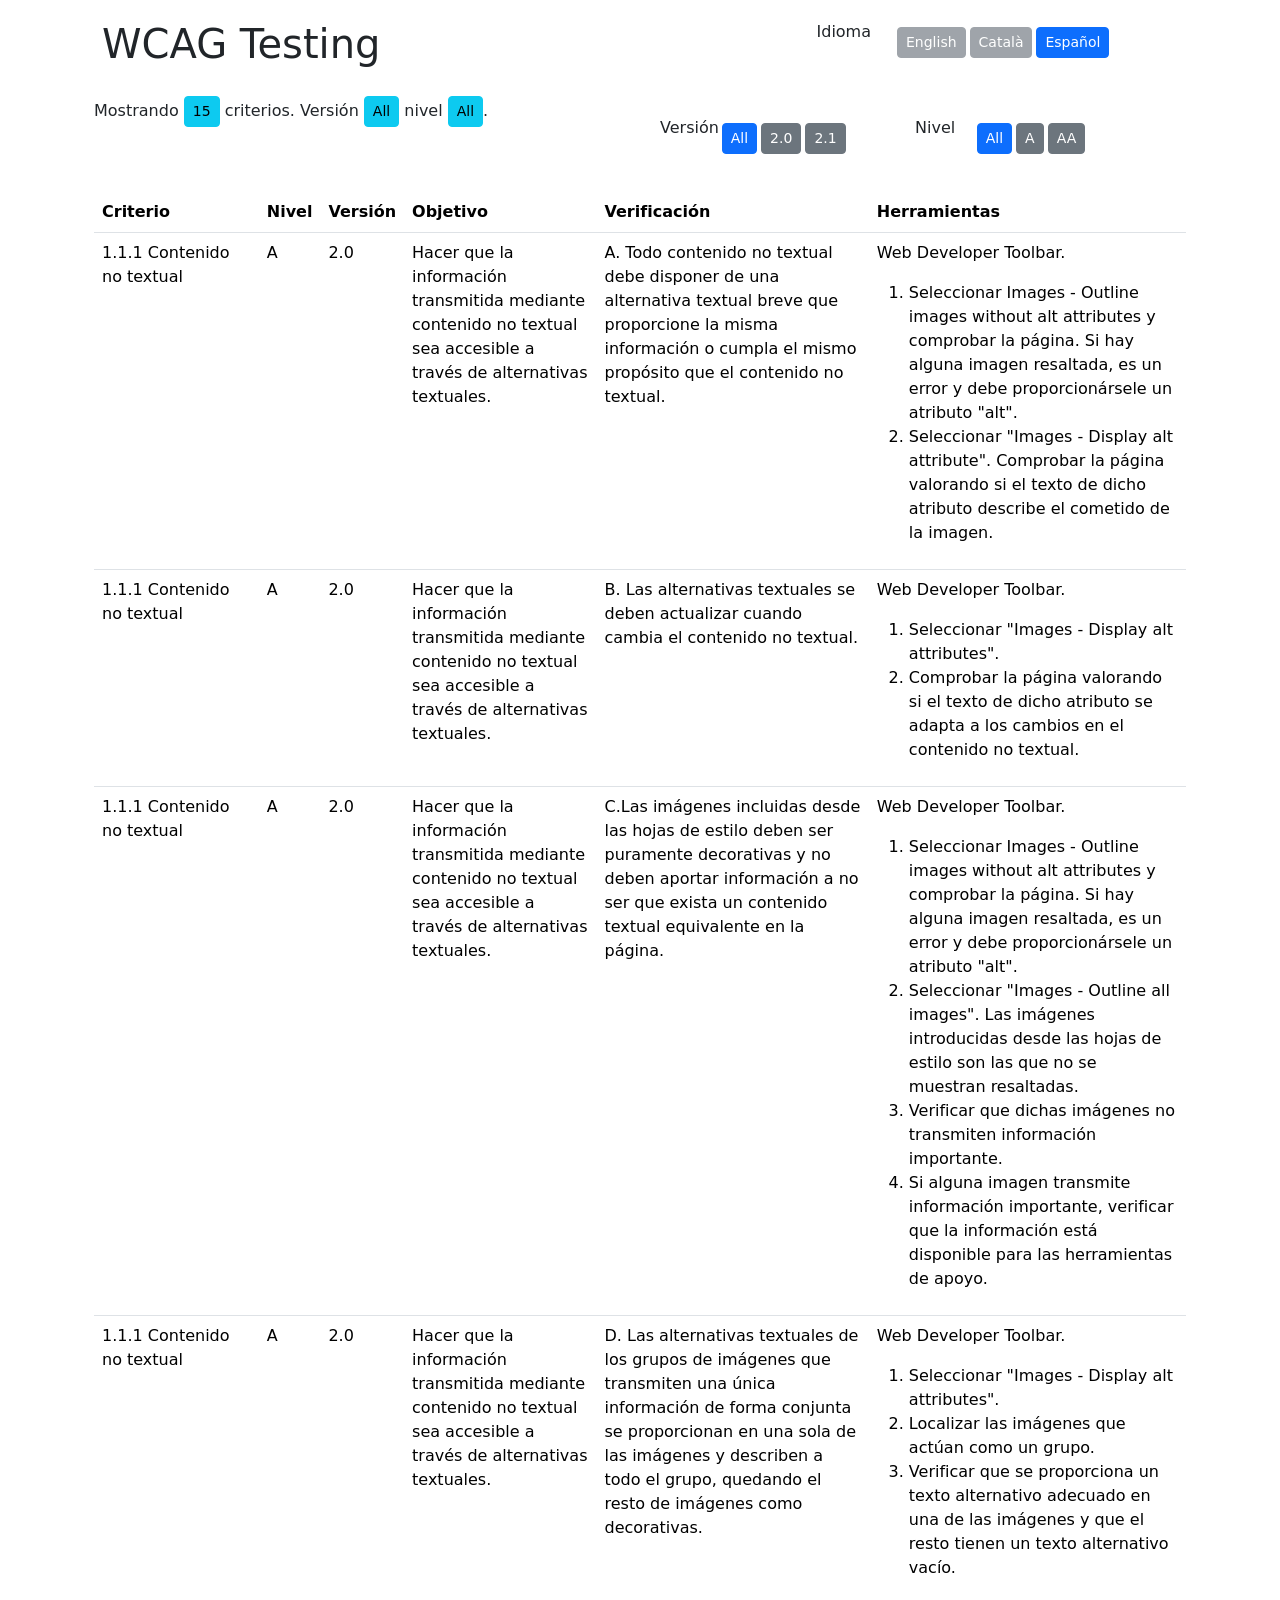
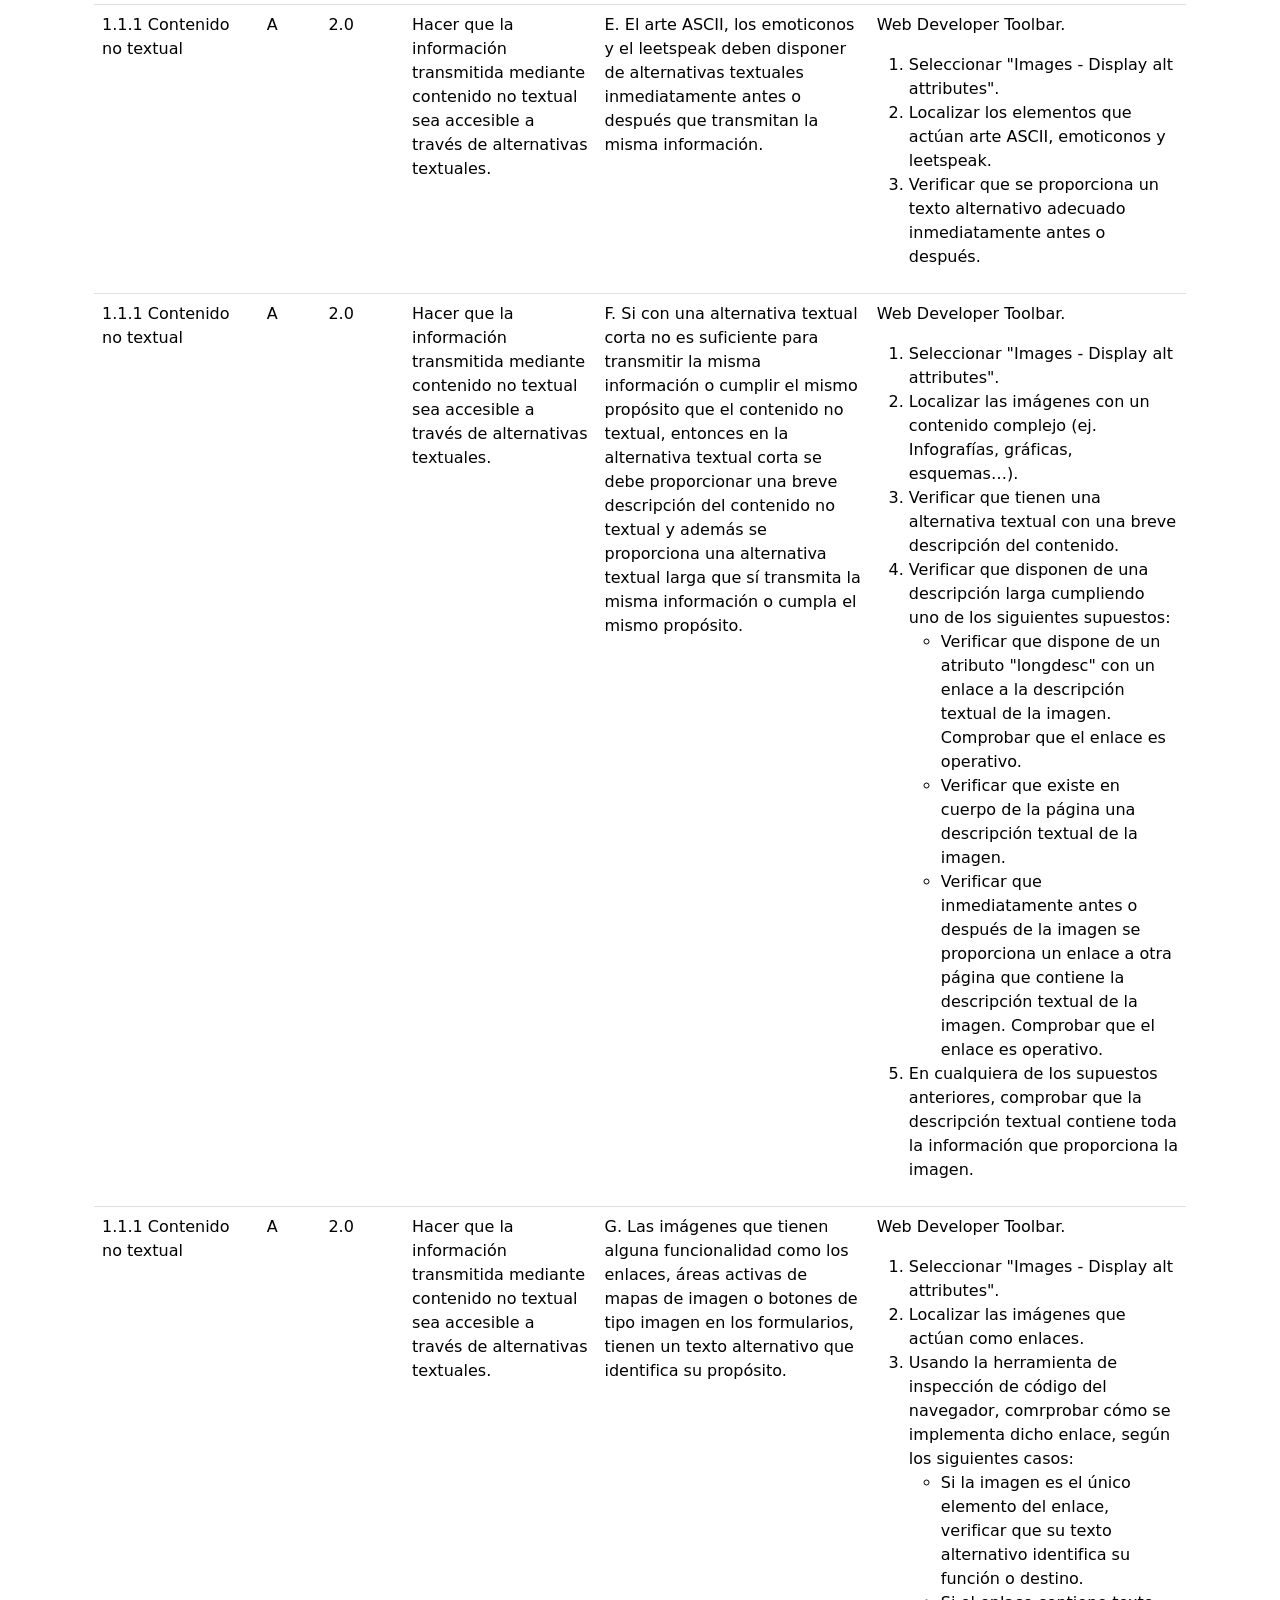
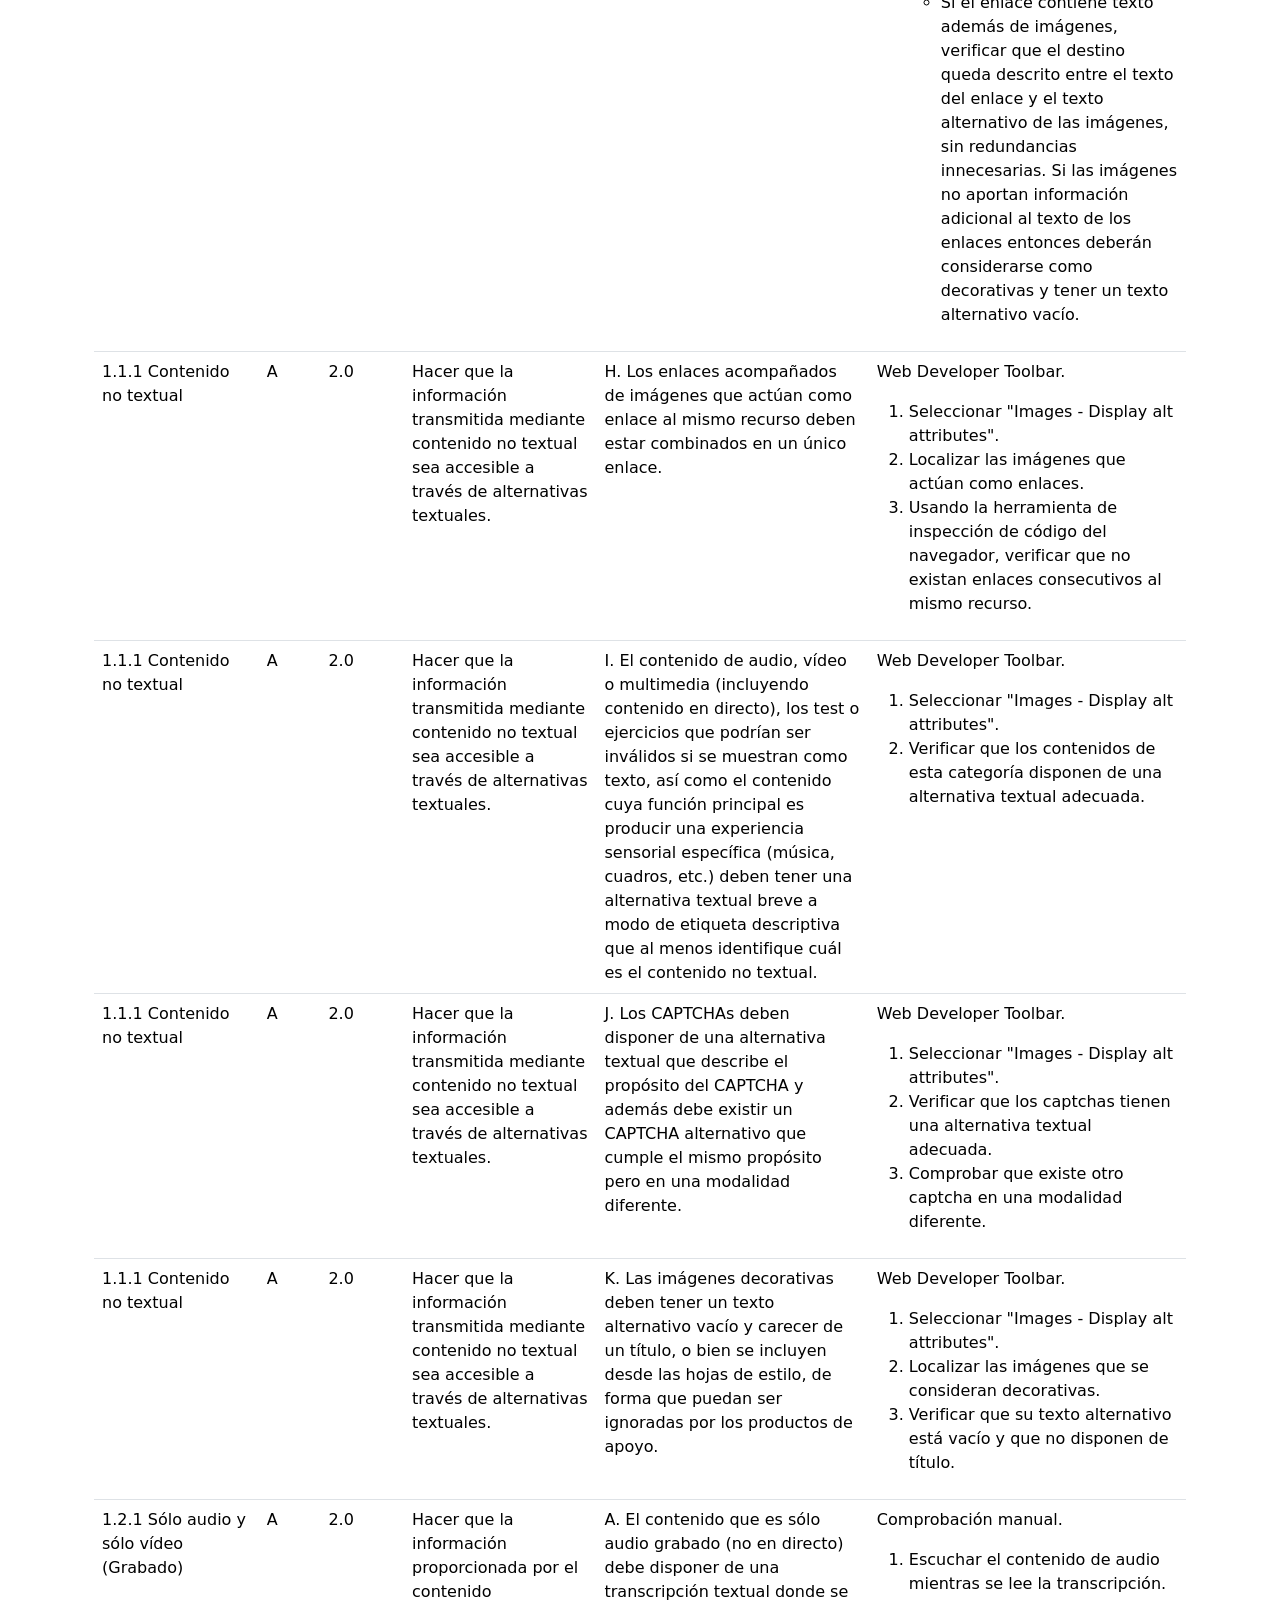
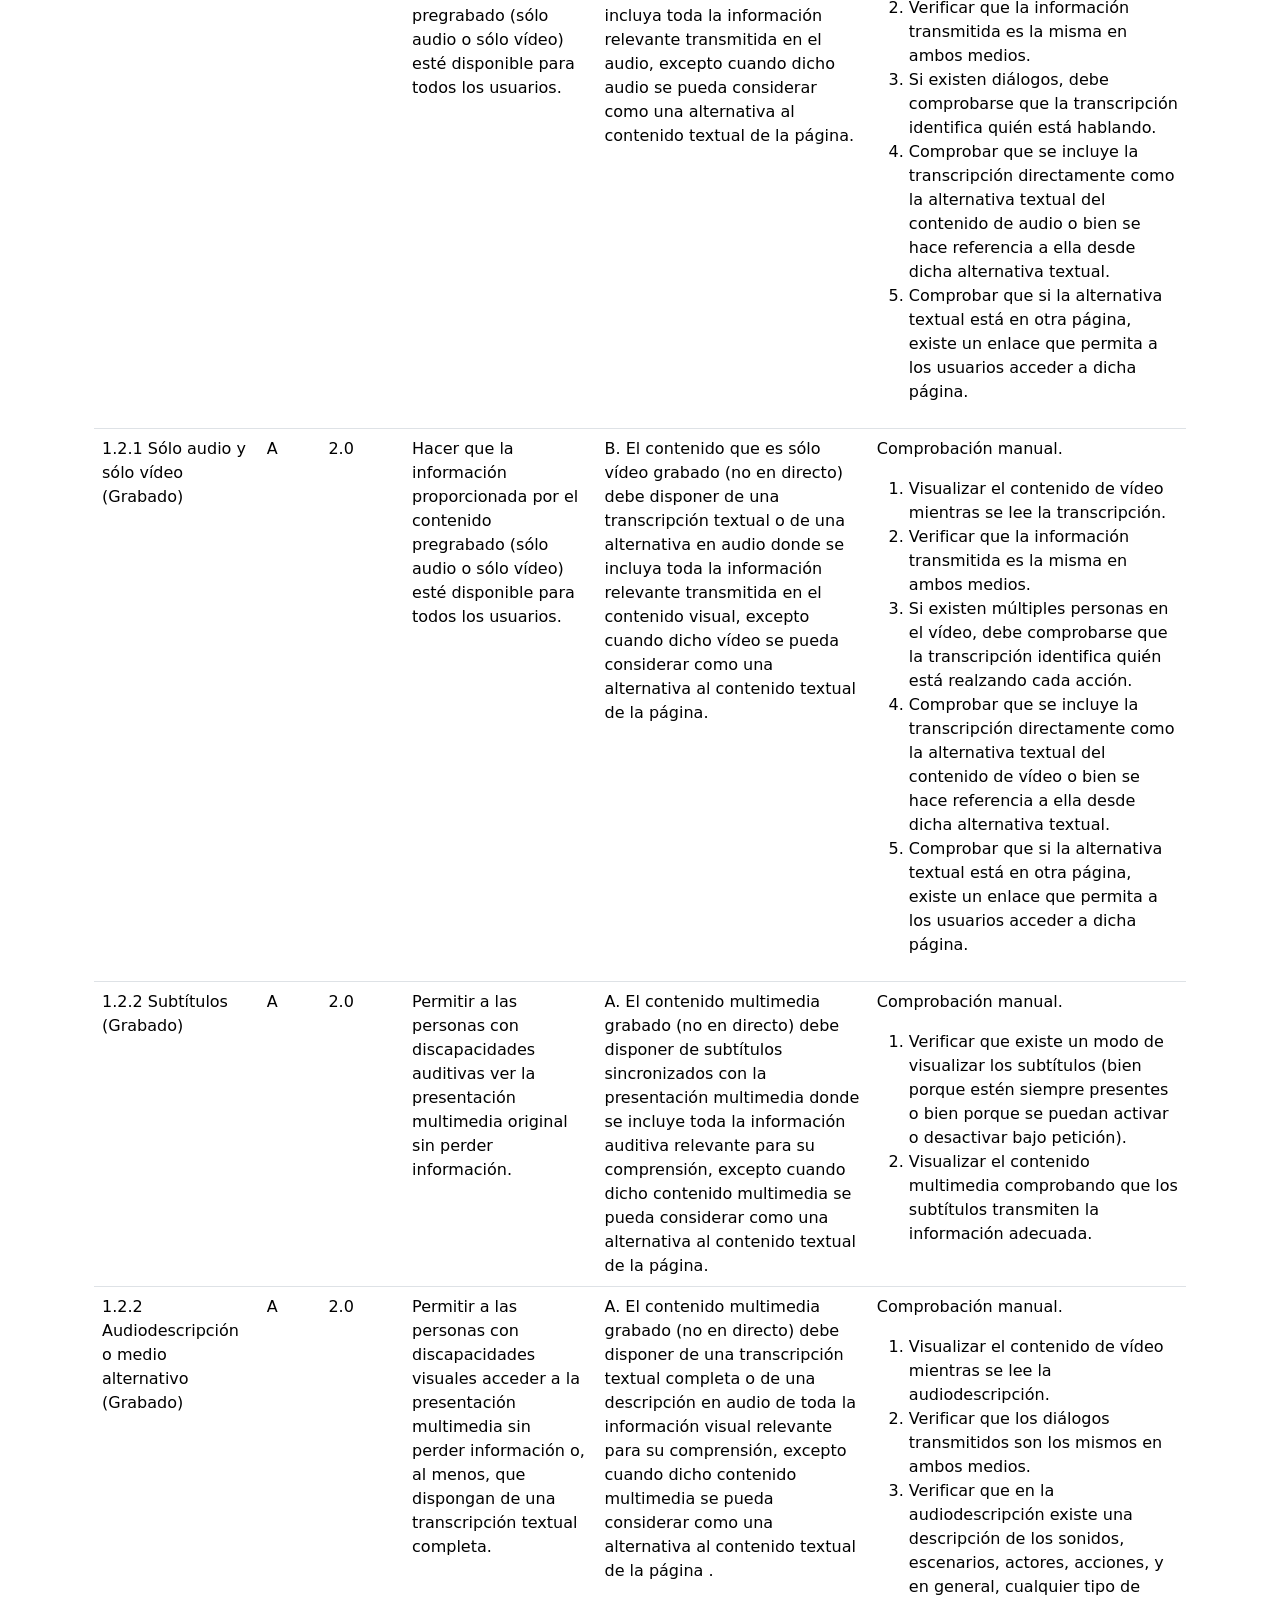
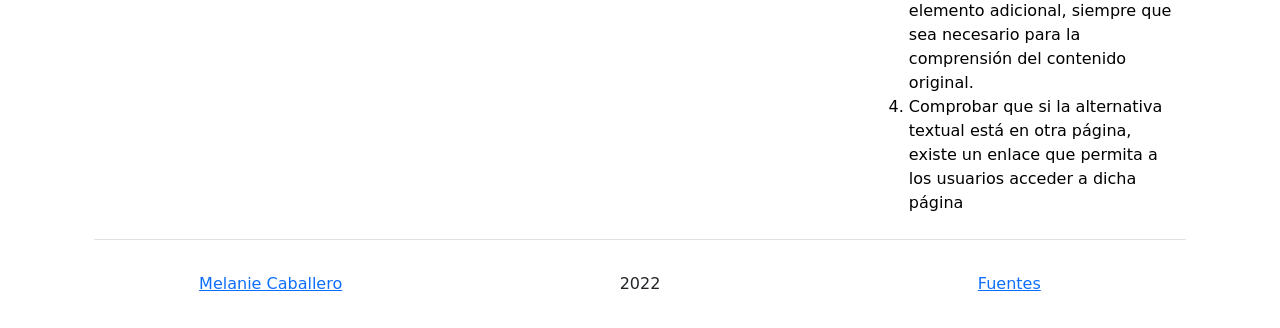
==== index.html @ 056408cf "Initial commit" ====
<!DOCTYPE html>
<html lang="es">
<head>
	<meta charset="UTF-8">
	<meta name="viewport" content="width=device-width, initial-scale=1.0">
	<link rel="shortcut icon" href="images/favicon.ico">
	<meta name="description" content="">
	<meta name="author" content="Melanie Caballero">
	<link href="https://cdn.jsdelivr.net/npm/bootstrap@5.0.2/dist/css/bootstrap.min.css" rel="stylesheet" integrity="sha384-EVSTQN3/azprG1Anm3QDgpJLIm9Nao0Yz1ztcQTwFspd3yD65VohhpuuCOmLASjC" crossorigin="anonymous">
	<link rel="stylesheet" type="text/css" href="styles/styles.css">
	<title>Document</title>
</head>
<body class="container">
	<header>
	</header>
	<main>
		<div class="container">
		
			<div class="row">
				<div class="col-6 row btns" style="padding:20px">
					<h1>WCAG Testing</h1>
				</div>
				<fieldset id="btnLang" class="col-6 row justify-content-end btns" style="padding:20px">
					<legend class="col" style="text-align: right;">Language</legend>
					<ul class="col">
						<li><button id="en" type="button" aria-pressed="false" onclick="btnLang(this)" class="btn btn-secondary btn-sm language" disabled>English</button></li>
						<li><button id="ca" type="button" aria-pressed="false" onclick="btnLang(this)" class="btn btn-secondary btn-sm language" disabled>Català</button></li>
						<li><button id="es" type="button" aria-pressed="false" onclick="btnLang(this)" class="btn btn-secondary btn-sm language">Español</button></li>
					</ul>
				</fieldset>
			</div>
	
			<div class="row">
				<div class="col-6">
					<p id="resume" role="status"></p>
				</div>
			
				<fieldset id="btnVersion" class="col-3 row btns" style="padding:20px">
					<legend class="col-3">Version</legend>
					<ul class="col justify-content-start">
						<li><button type="button" aria-pressed="false" onclick="btnVersion(this)" class="btn btn-secondary btn-sm version">All</button></li>
						<li><button type="button" aria-pressed="false" onclick="btnVersion(this)" class="btn btn-secondary btn-sm version">2.0</button></li>
						<li><button type="button" aria-pressed="false" onclick="btnVersion(this)" class="btn btn-secondary btn-sm version">2.1</button></li>
						<!--<li><button type="button" aria-pressed="false" onclick="btnVersion(this)" class="btn btn-secondary btn-sm version">2.2</button></li>-->
					</ul>
				</fieldset>
	
				<fieldset id="btnLevel" class="col-3 row justify-content-end btns" style="padding:20px">
					<legend class="col-3">Level</legend>
					<ul class="col">
						<li><button type="button" aria-pressed="false" onclick="btnLevel(this)" class="btn btn-secondary btn-sm level">All</button></li>
						<li><button type="button" aria-pressed="false" onclick="btnLevel(this)" class="btn btn-secondary btn-sm level">A</button></li>
						<li><button type="button" aria-pressed="false" onclick="btnLevel(this)" class="btn btn-secondary btn-sm level">AA</button></li>
						<!--<li><button type="button" aria-pressed="false" onclick="btnLevel(this)" class="btn btn-secondary btn-sm level">AAA</button></li>-->
					</ul>
				</fieldset>
			</div>

	
			<div style="overflow-x: auto;">
				<table id="wcagTable" class="table" style="width:100%">
					<thead id="thead"></thead>
					<tbody id="tbody"></tbody>
				</table>
			</div>
			
		</div>
		
	</main>
	<footer class="row text-center p-3">
		<p class="col-4"><a title="Github Melanie Caballero" target="_blank" href="https://github.com/mel-caballero">Melanie Caballero</a></p>
		<p class="col-4">2022</p>
		<p class="col-4"><a title="Fuentes de información" target="_blank" href="fuentes.html">Fuentes</a></p>

	</footer>
	<script src="./data/content_es.js"></script>
	<script src="./data/content_ca.js"></script>
	<script src="./data/content_en.js"></script>
	<script src="./scripts/script.js"></script>
</body>
</html>
---- styles/styles.css ----
button{	
  margin-top: 5px;
}

legend{	
  margin-top: 5px;
  font-size:inherit;
}

.btns ul {
  list-style-type: none;
}

.btns li {
  float: left;
  padding: 2px;
}
#columns li {
  padding-right: 30px;
}
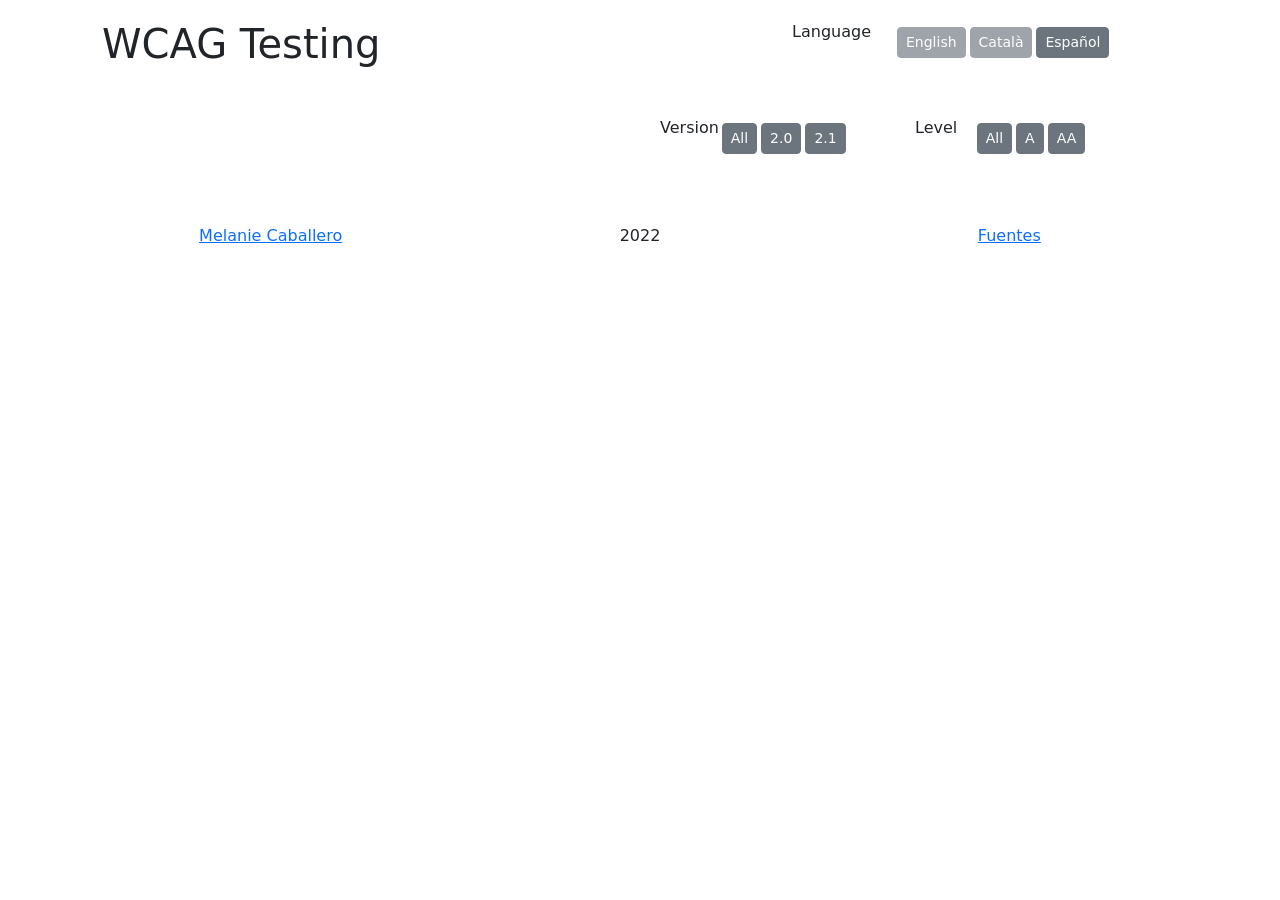
==== commit 0f09881c: "update" ====
--- a/index.html
+++ b/index.html
@@ -8,7 +8,7 @@
 	<meta name="author" content="Melanie Caballero">
 	<link href="https://cdn.jsdelivr.net/npm/bootstrap@5.0.2/dist/css/bootstrap.min.css" rel="stylesheet" integrity="sha384-EVSTQN3/azprG1Anm3QDgpJLIm9Nao0Yz1ztcQTwFspd3yD65VohhpuuCOmLASjC" crossorigin="anonymous">
 	<link rel="stylesheet" type="text/css" href="styles/styles.css">
-	<title>Document</title>
+	<title>WCAG Testing</title>
 </head>
 <body class="container">
 	<header>
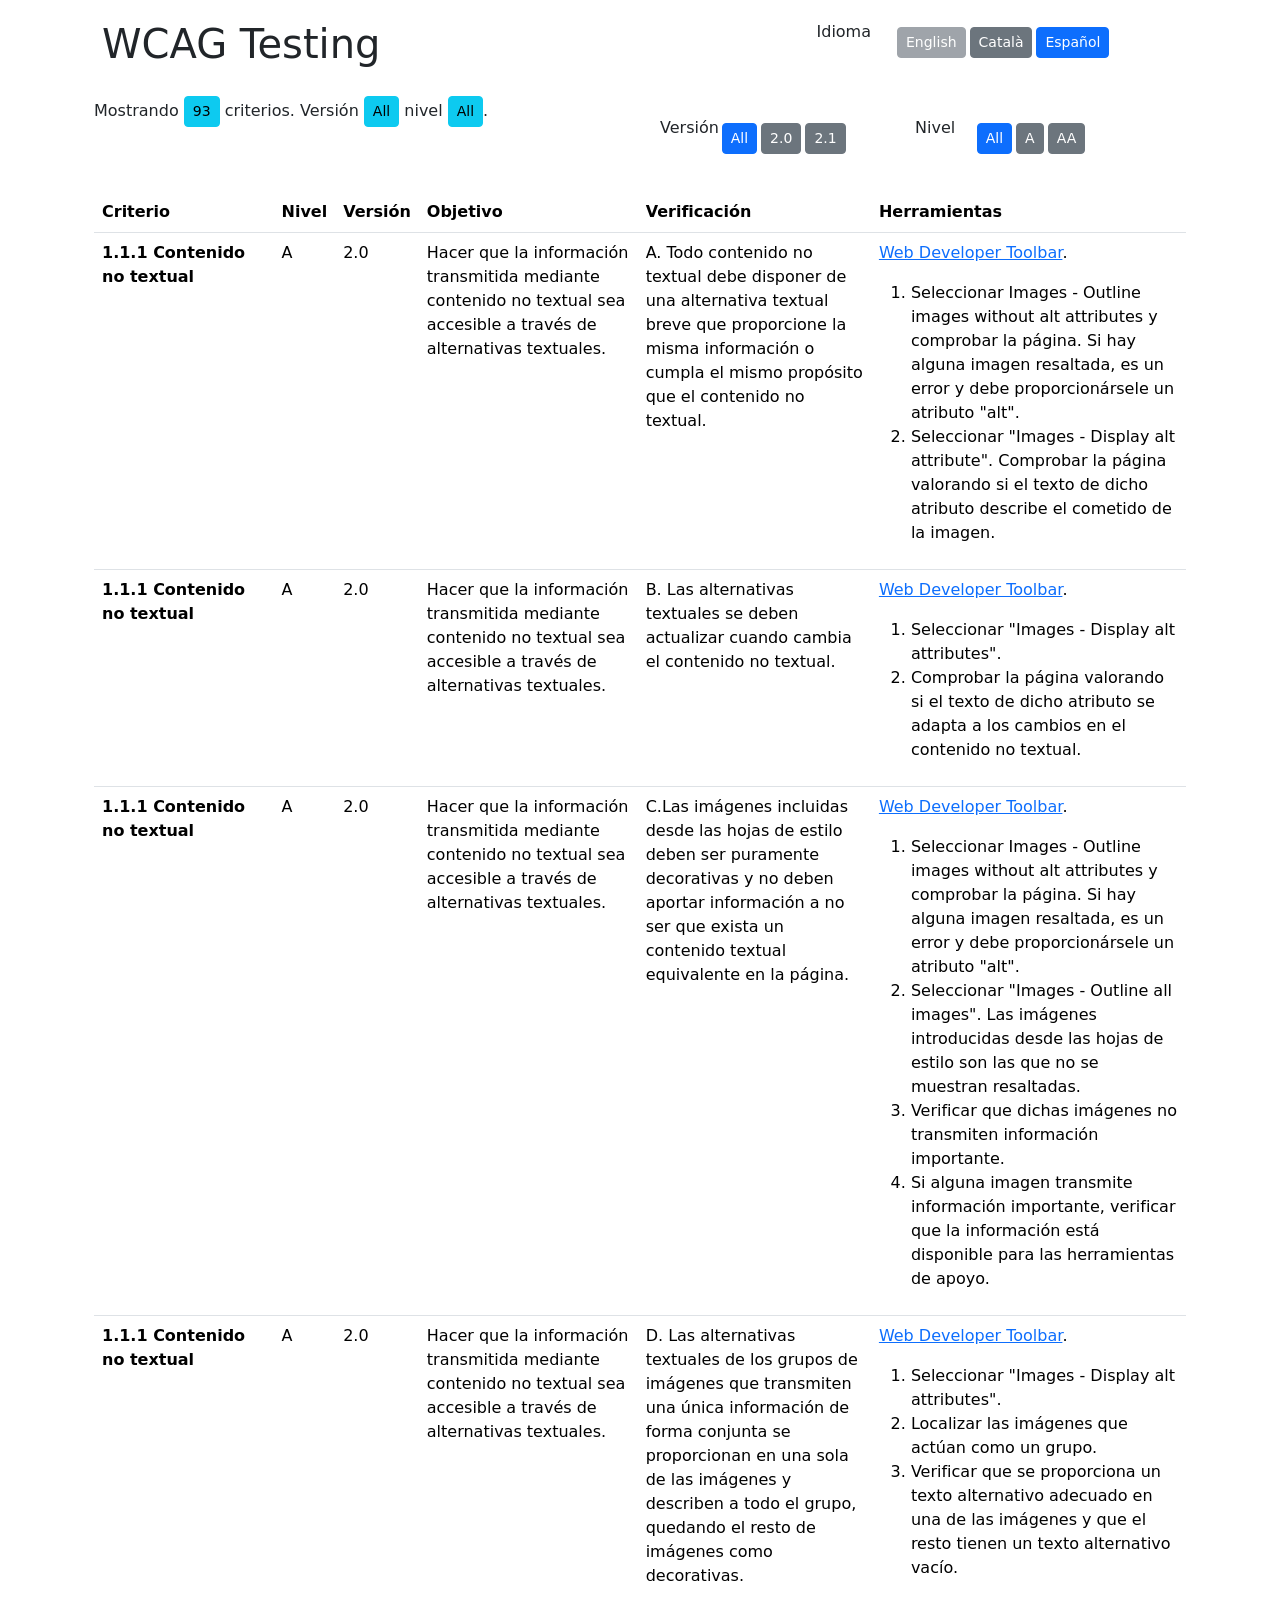
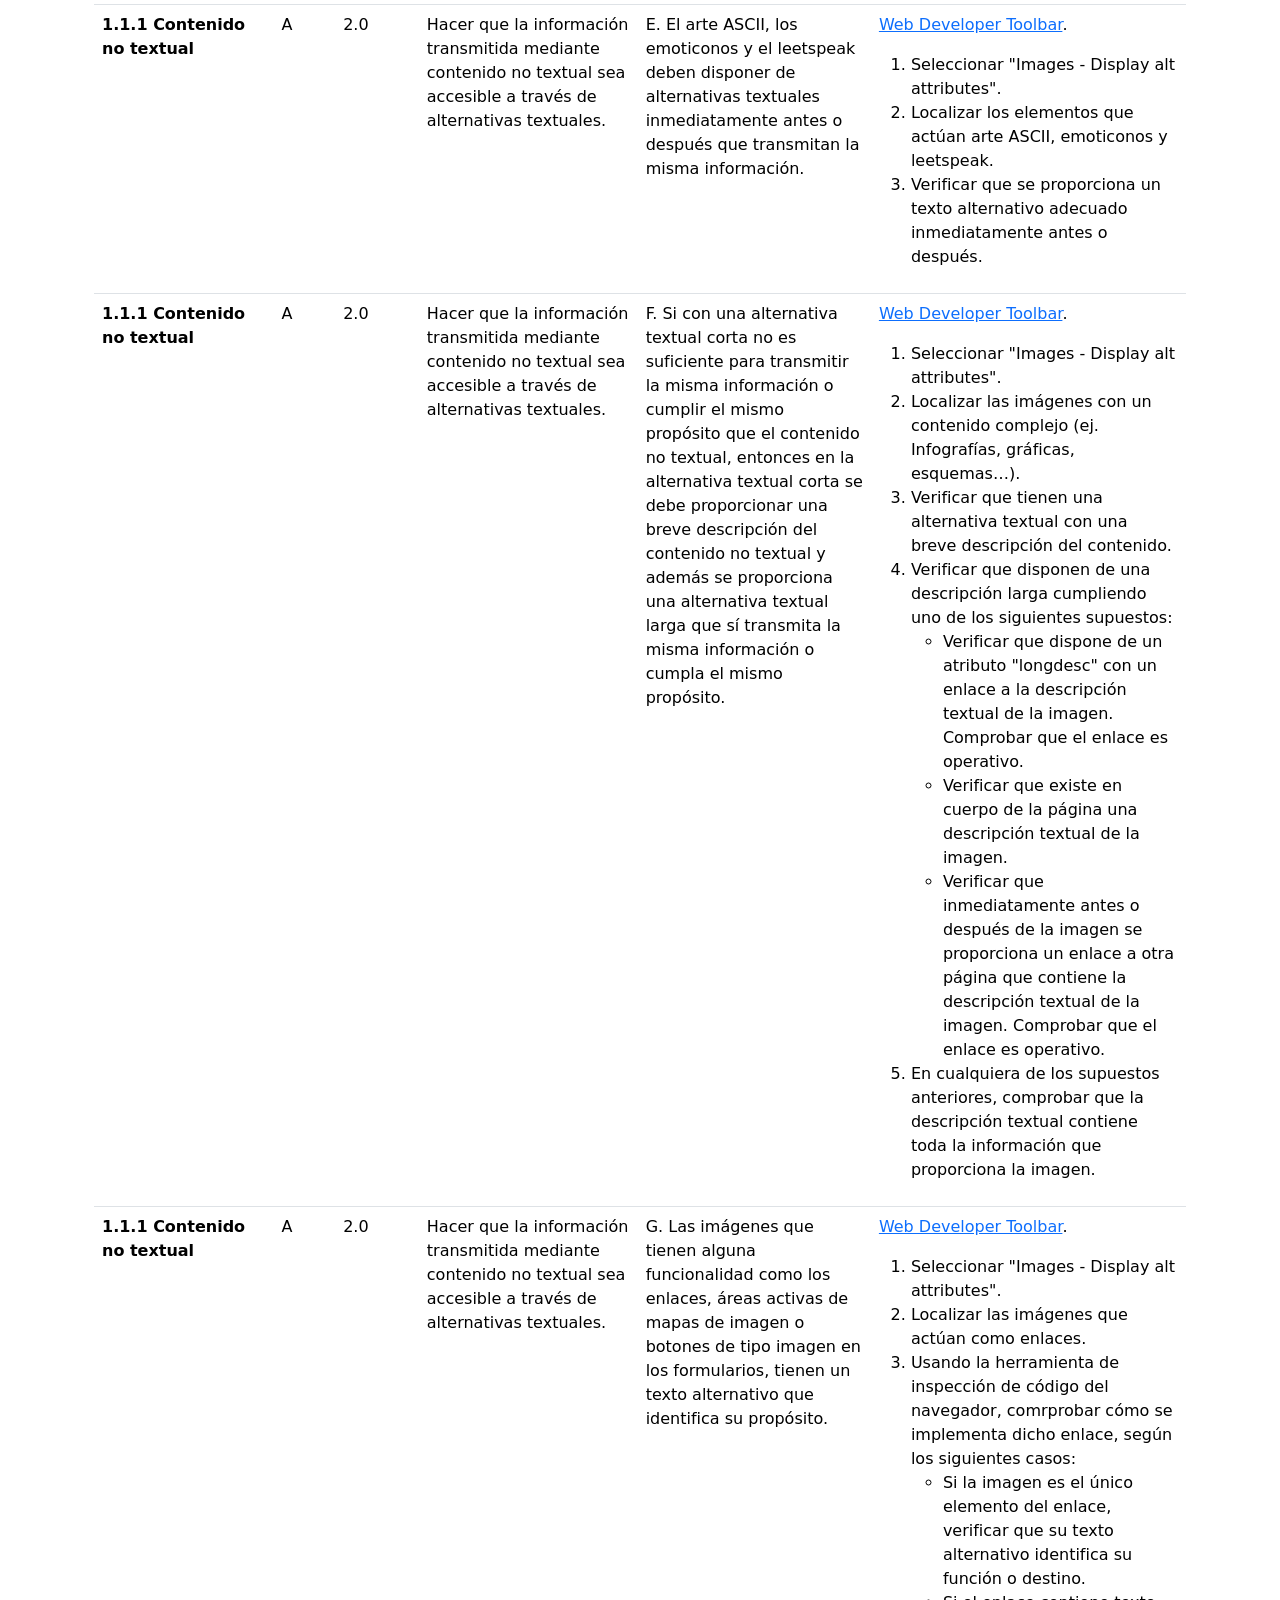
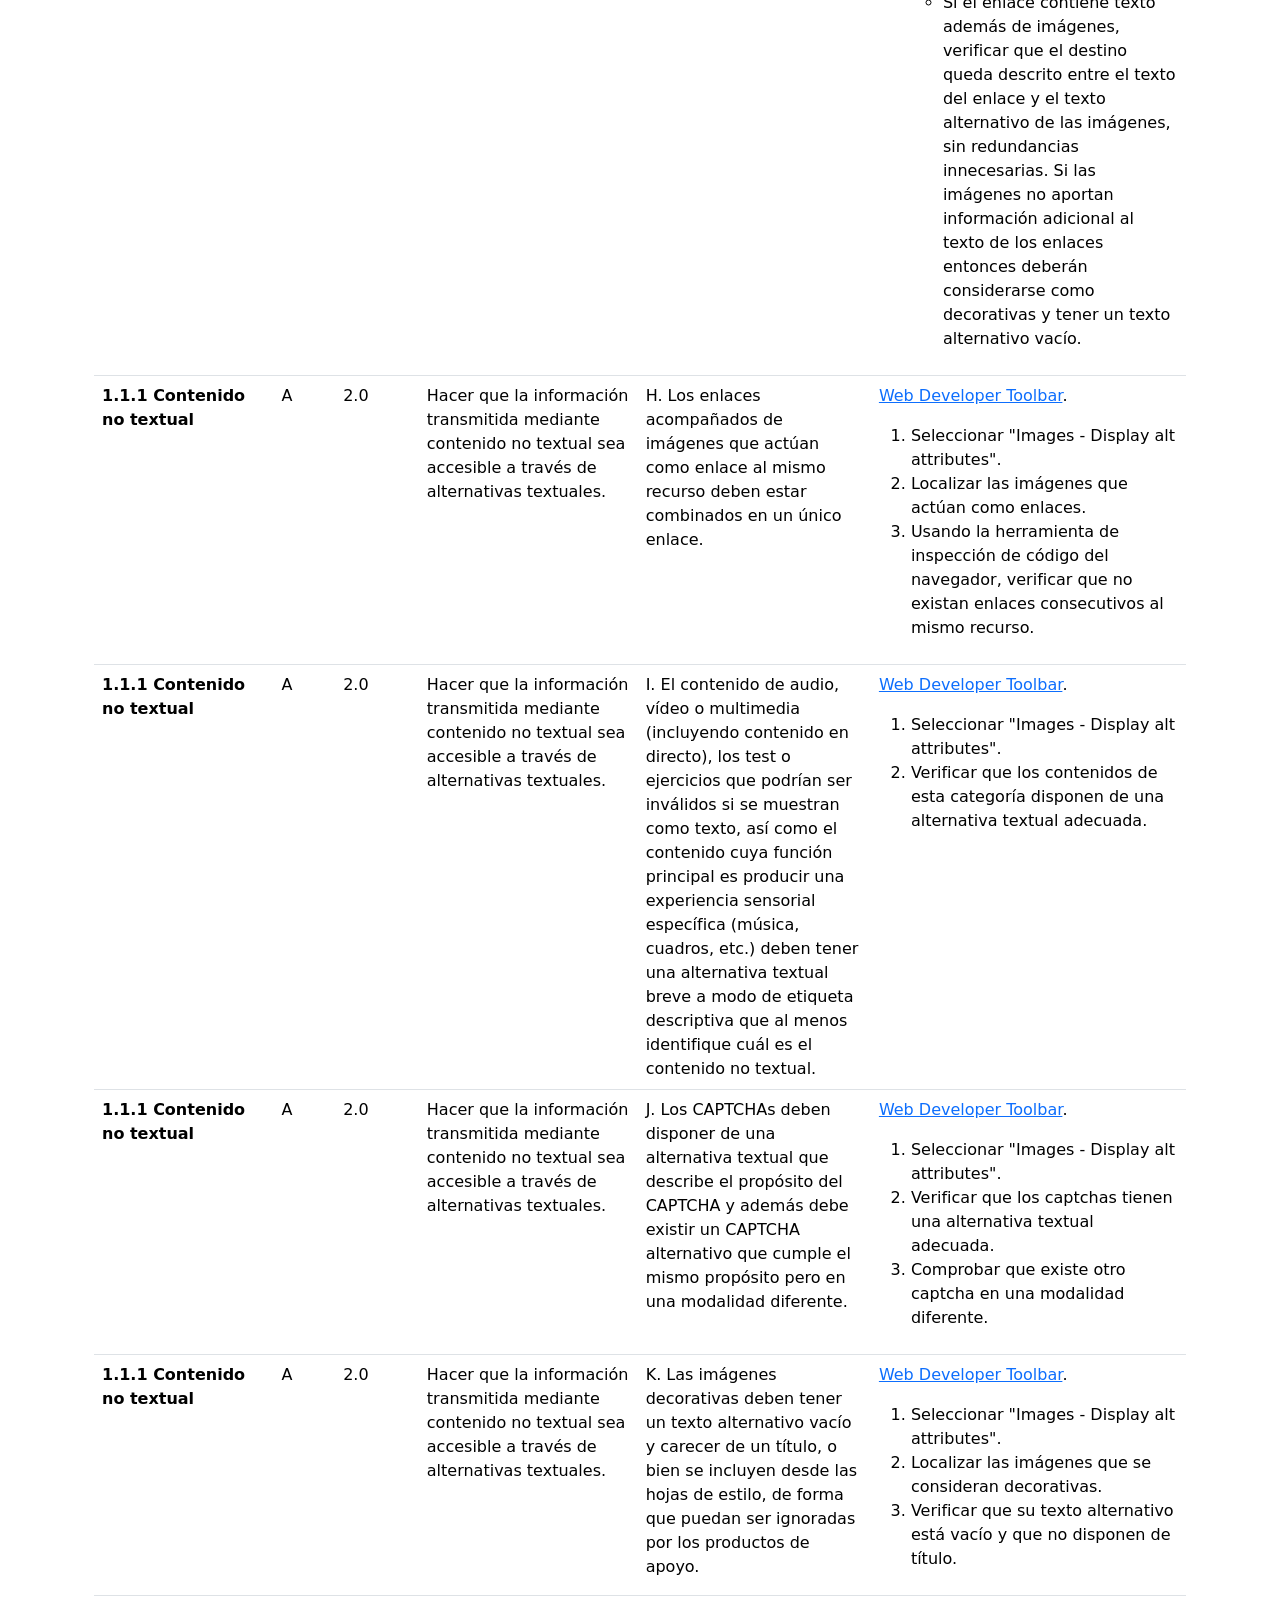
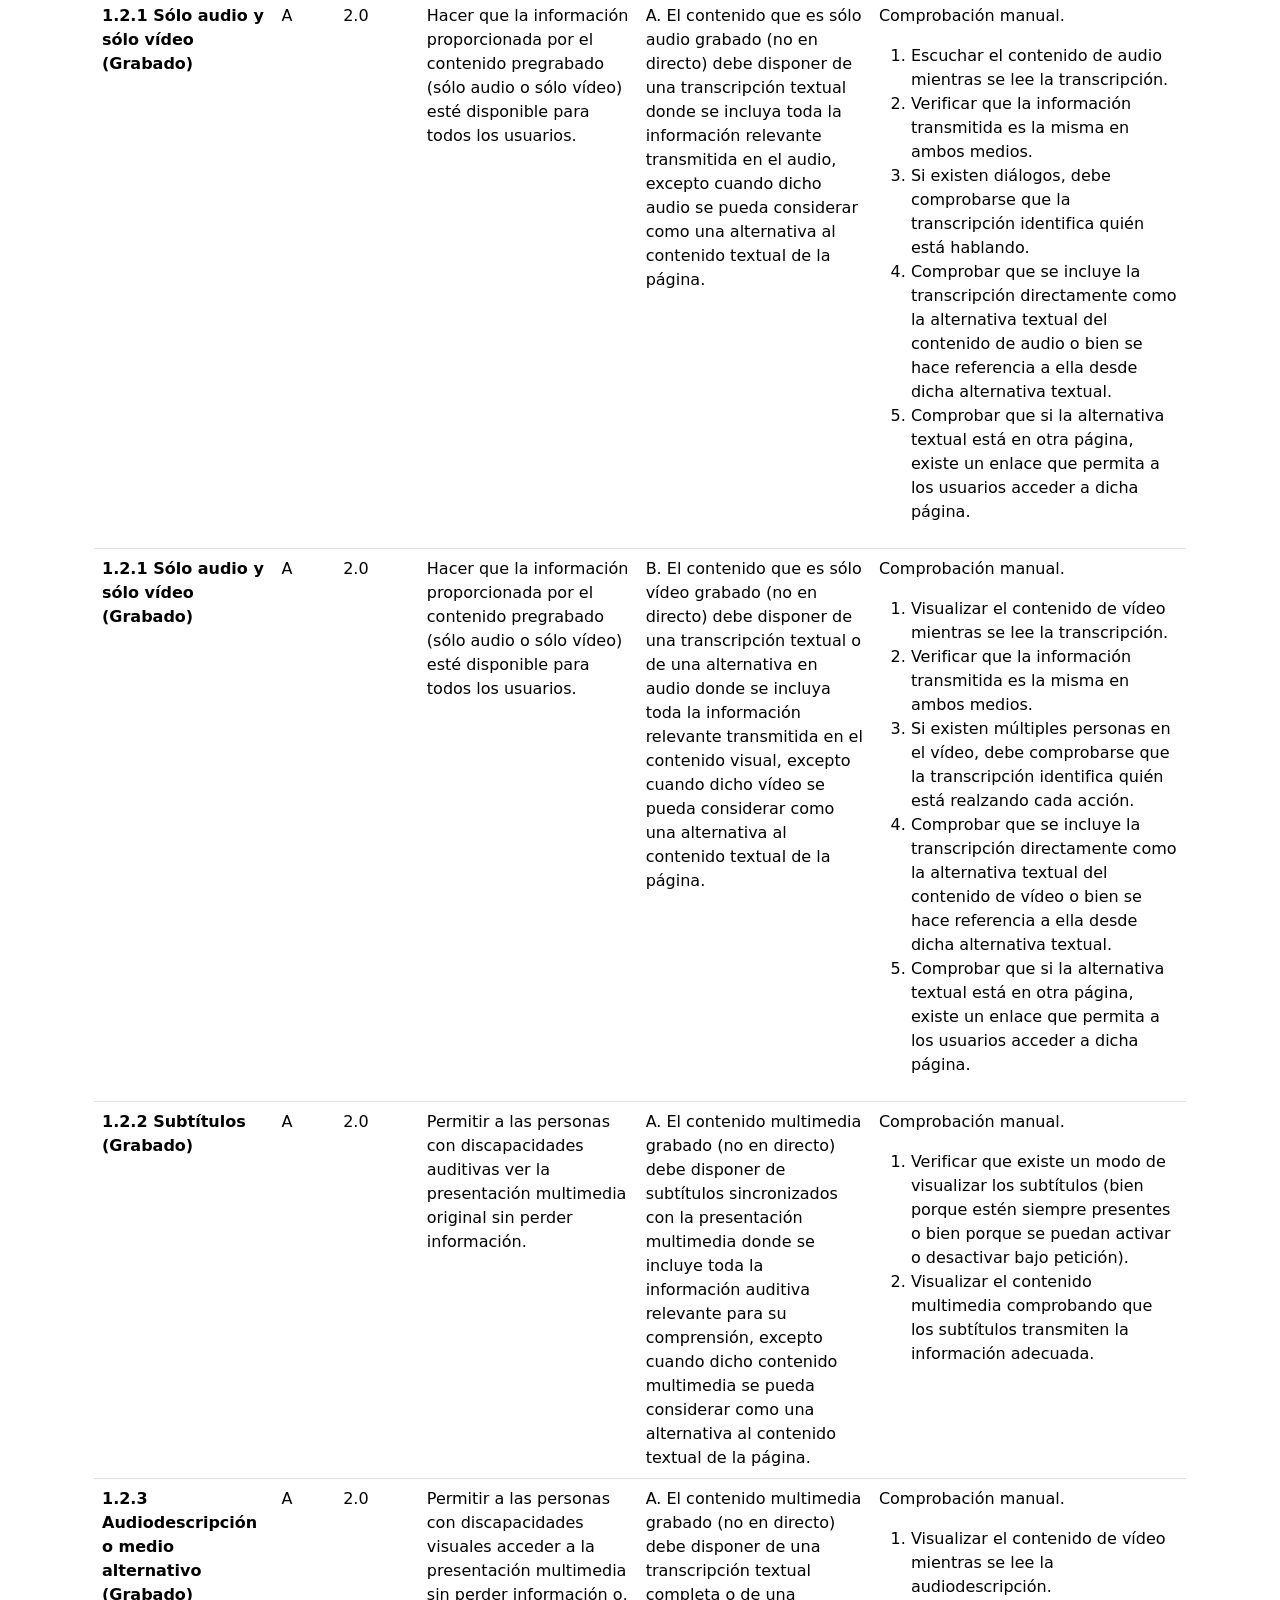
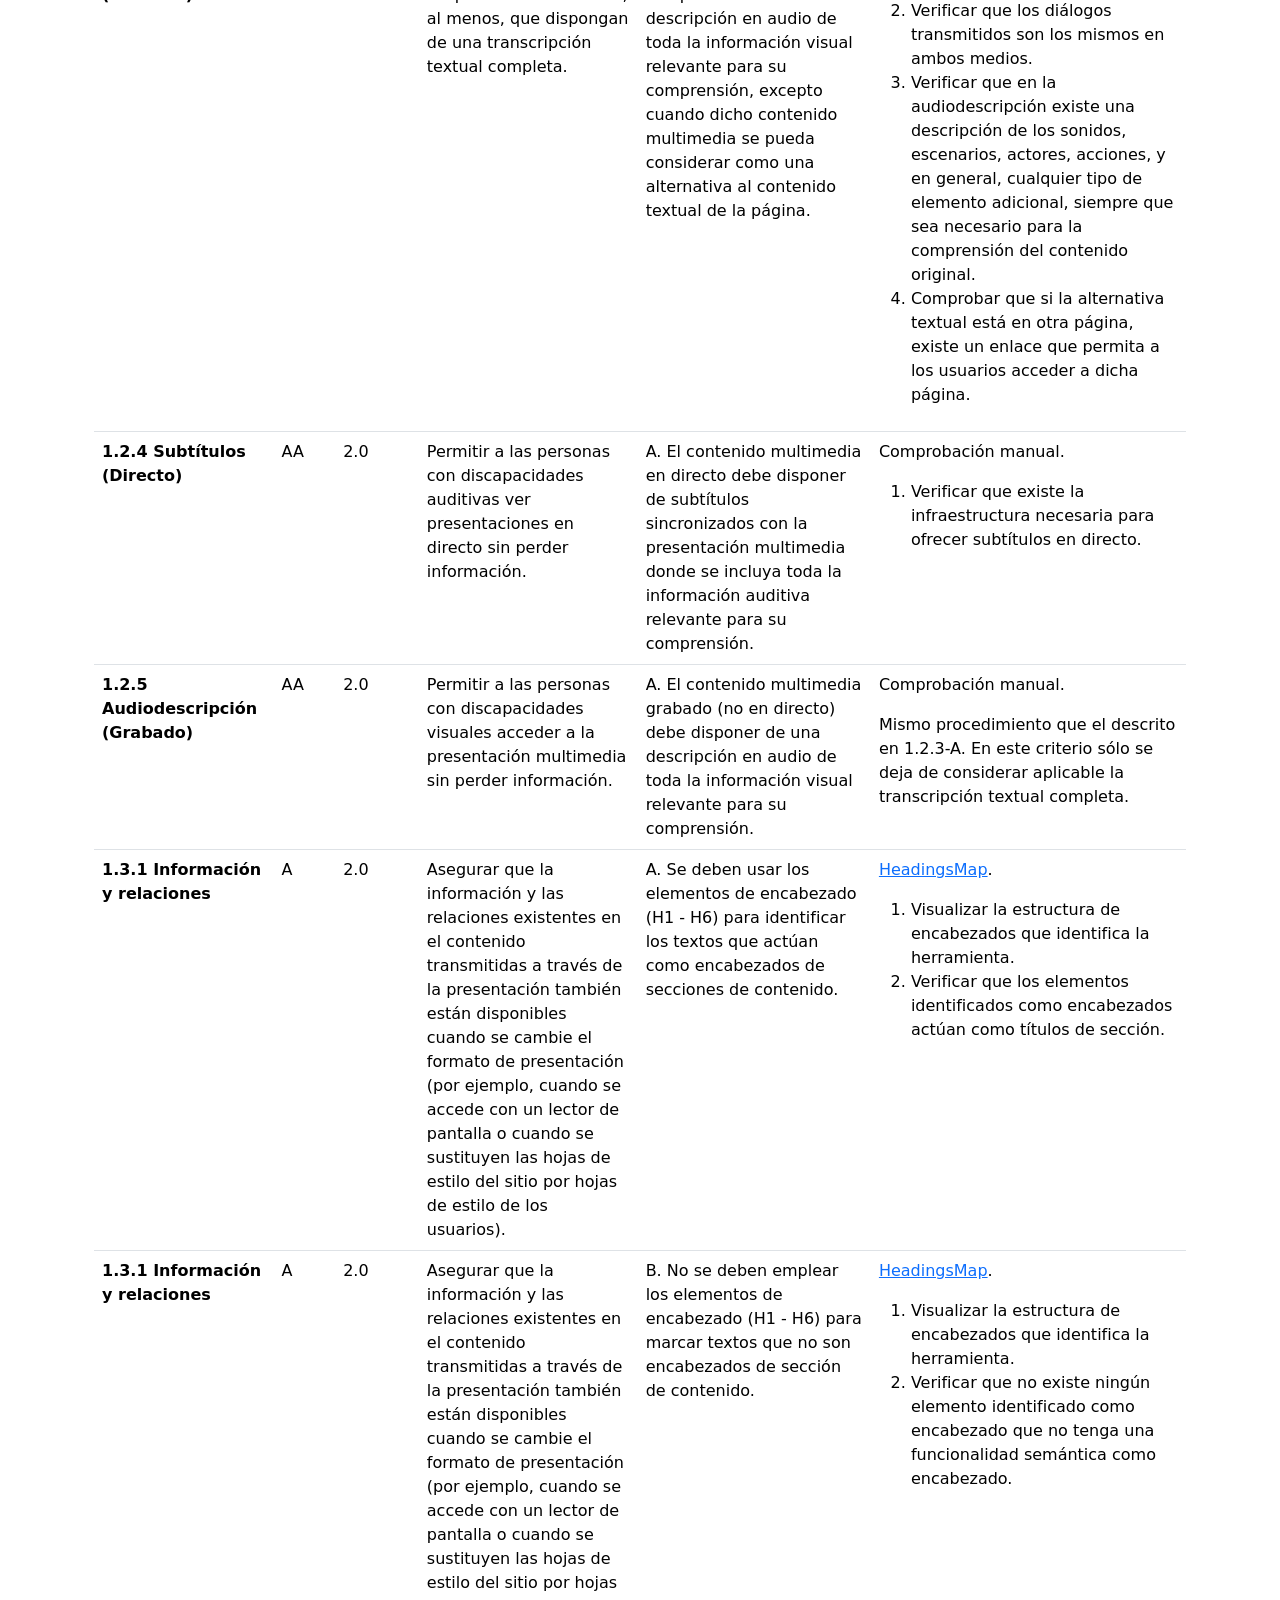
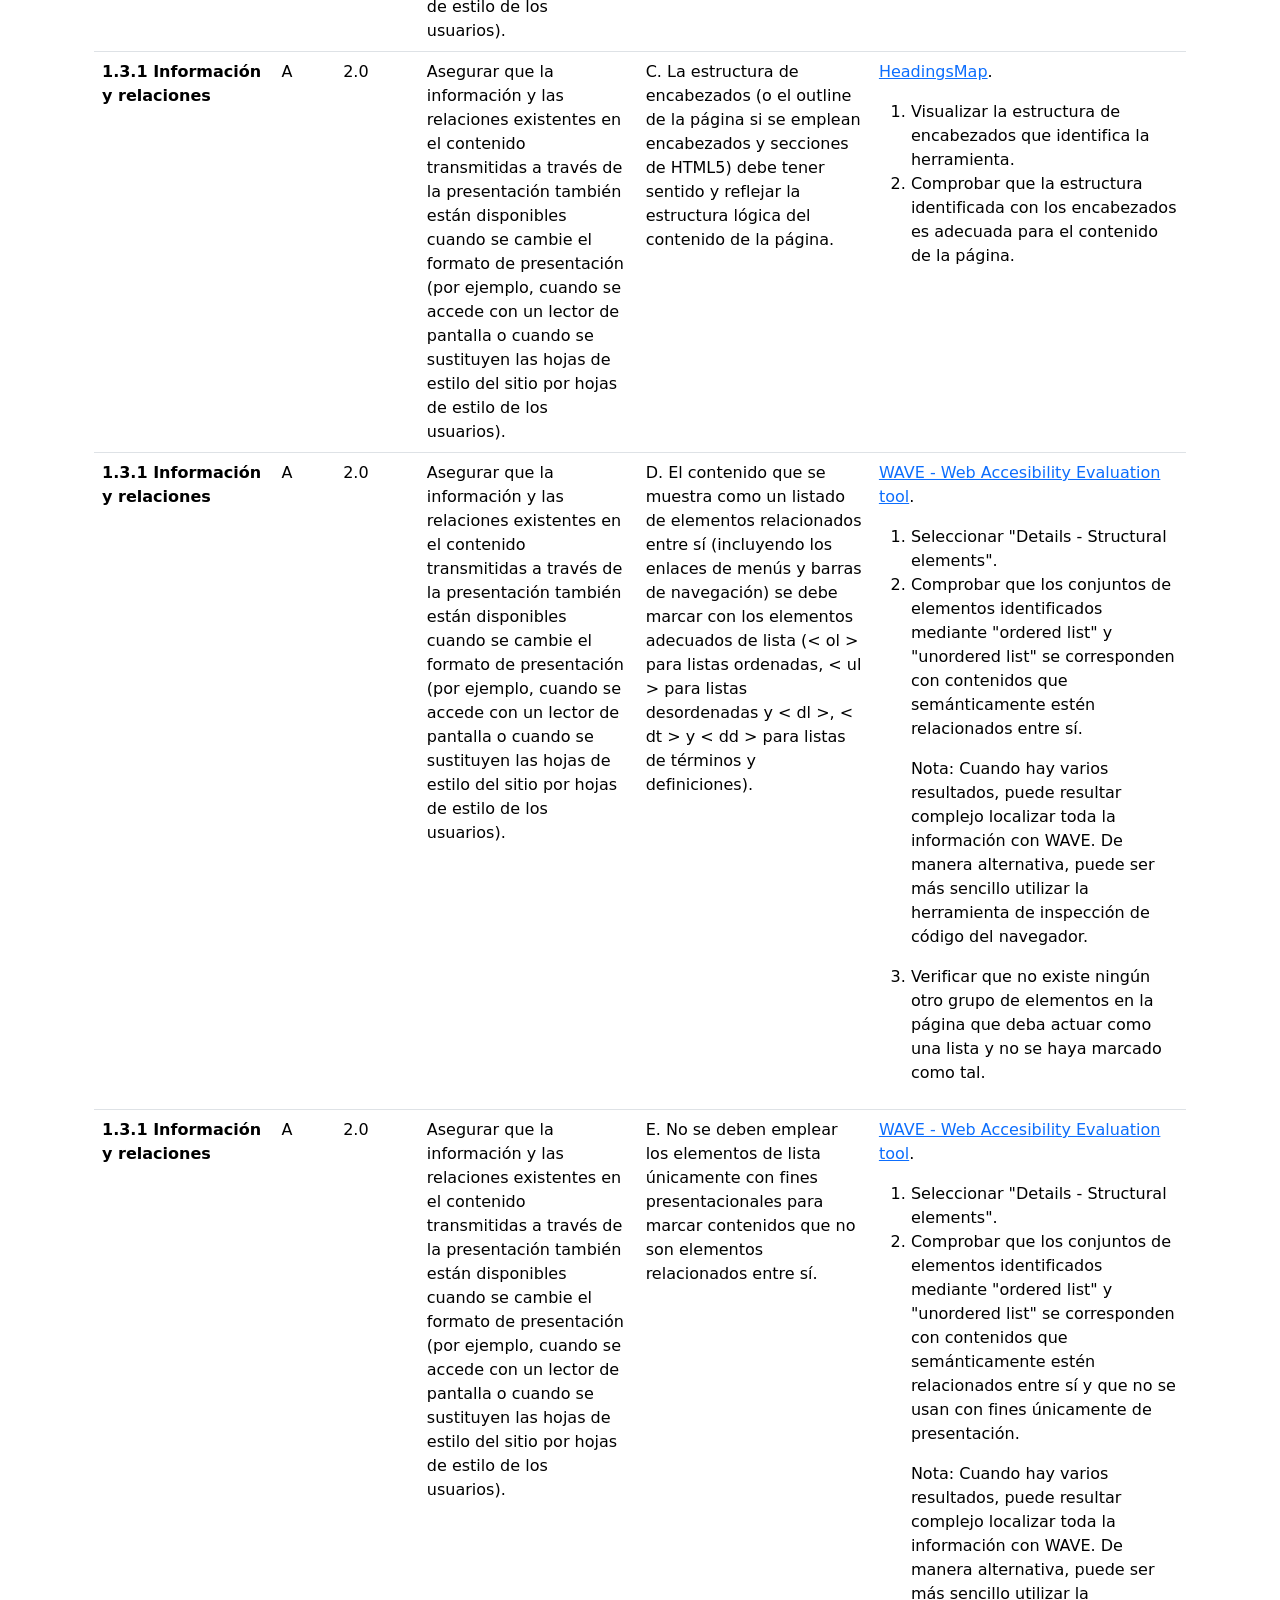
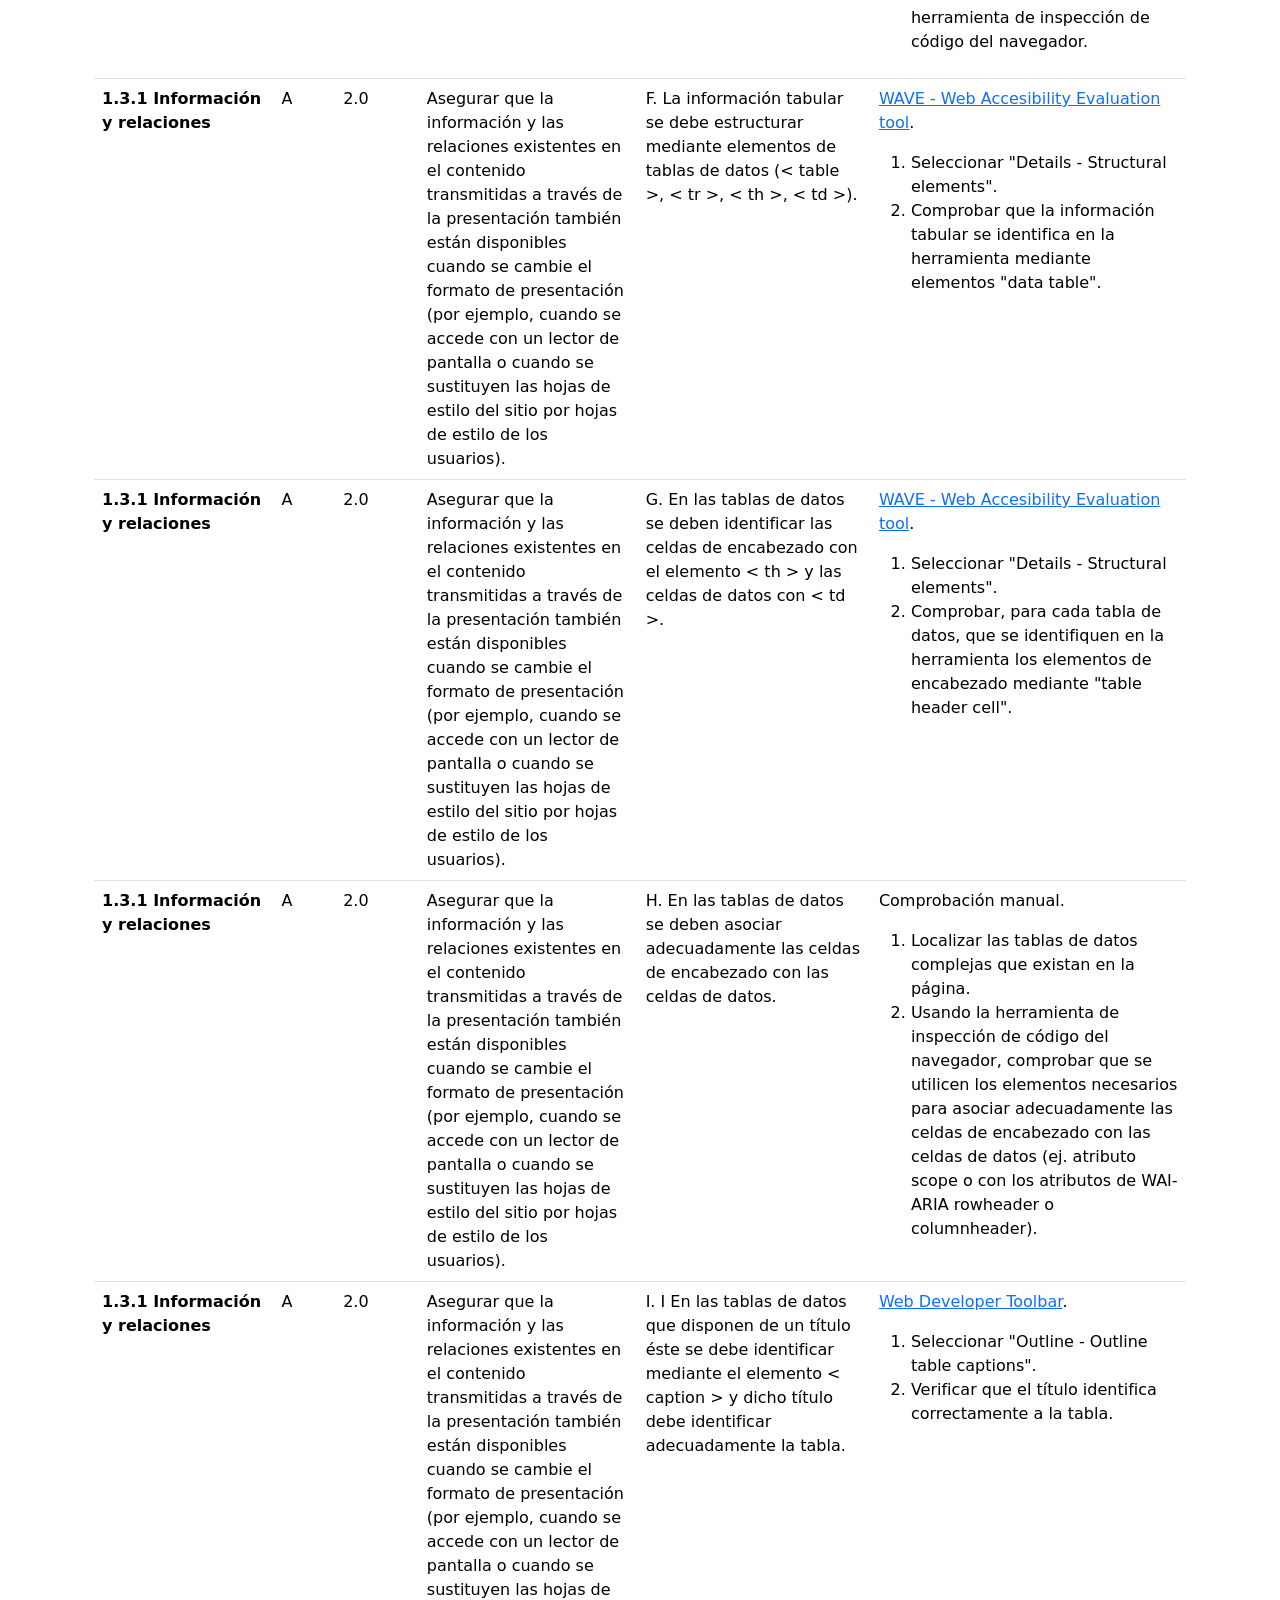
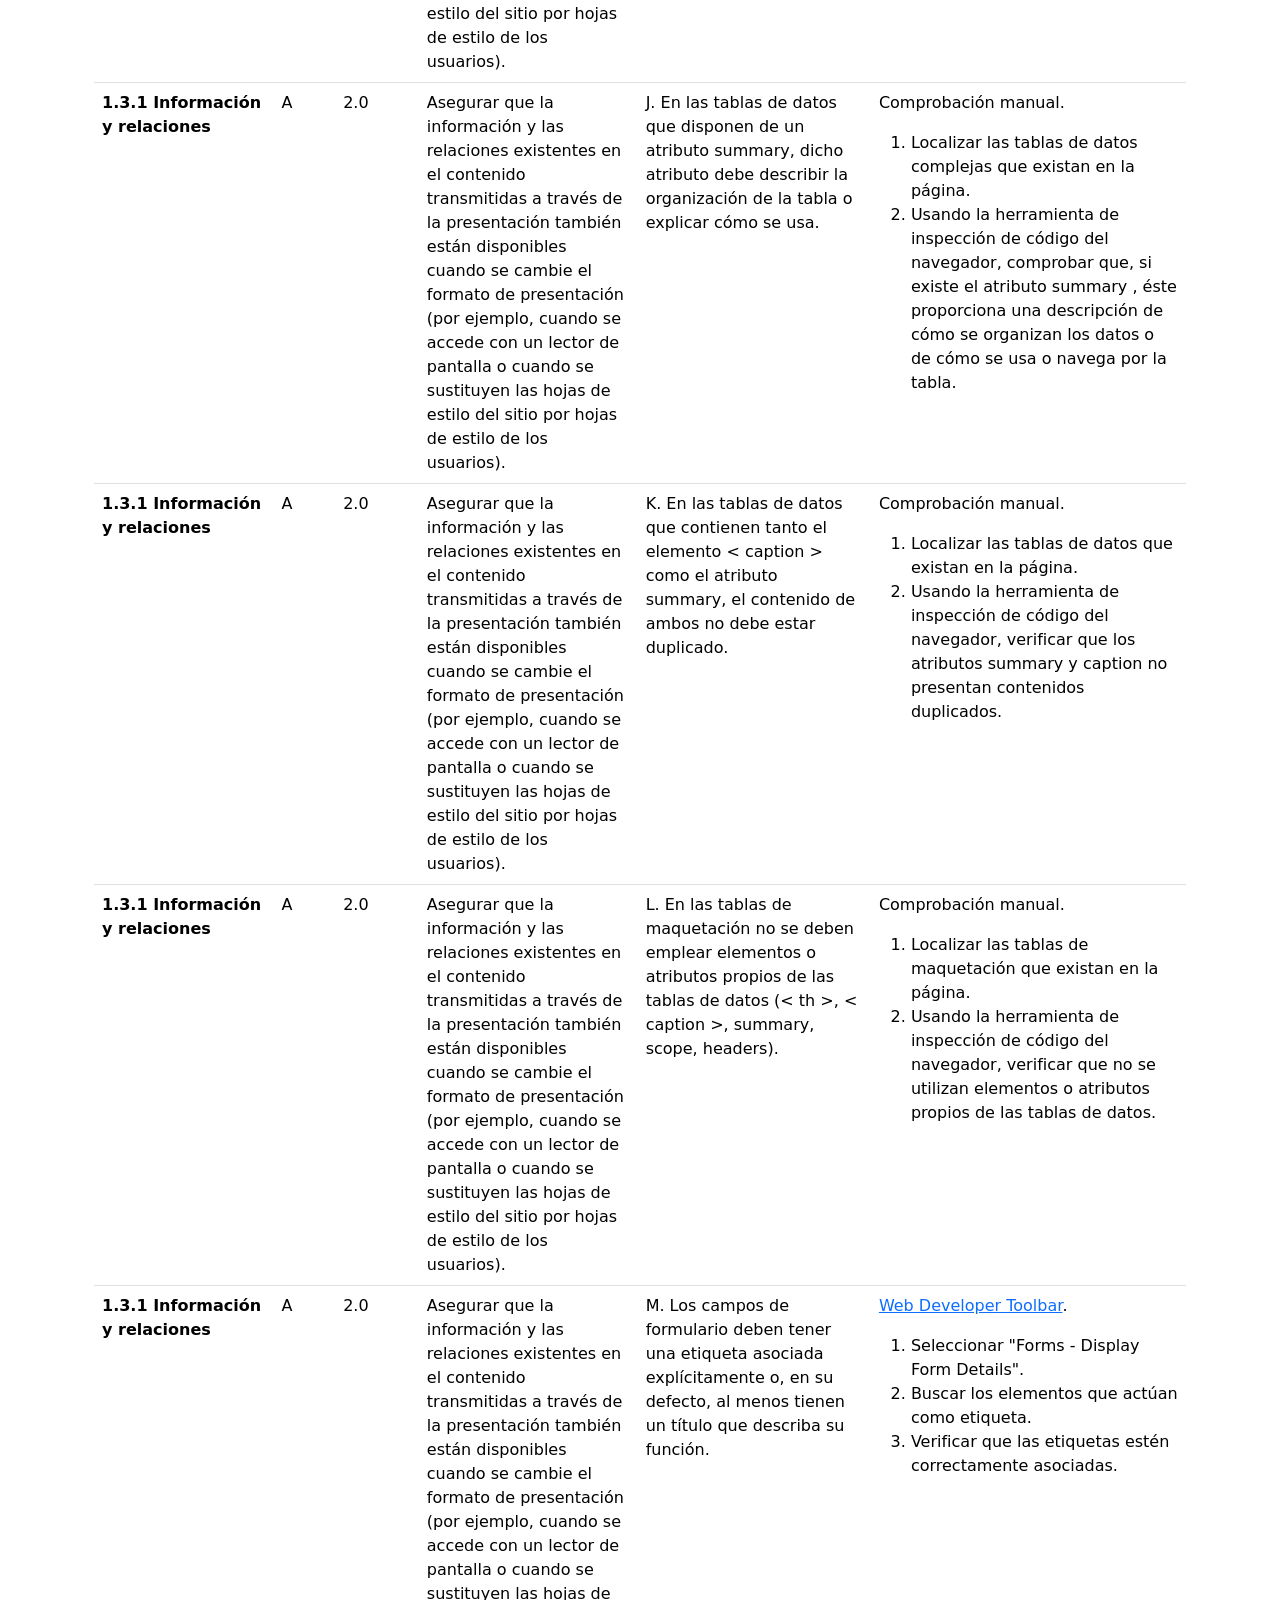
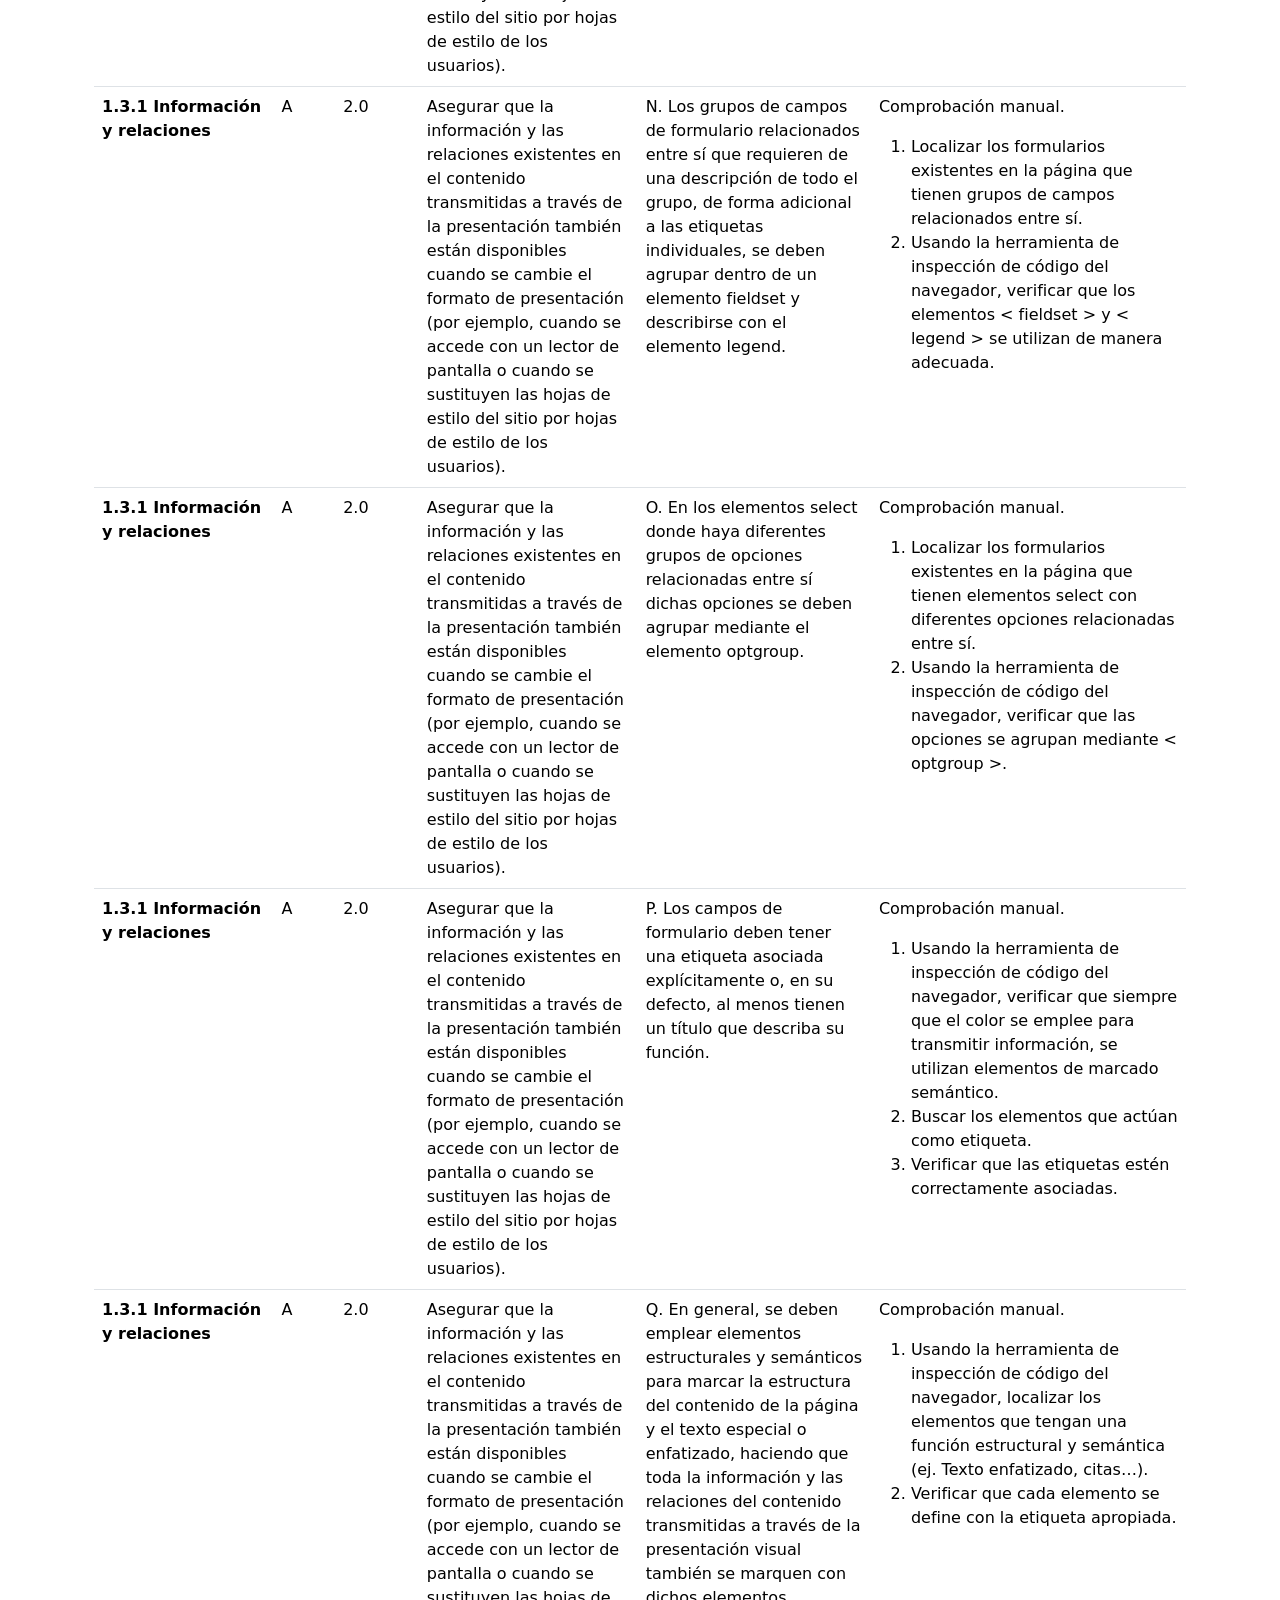
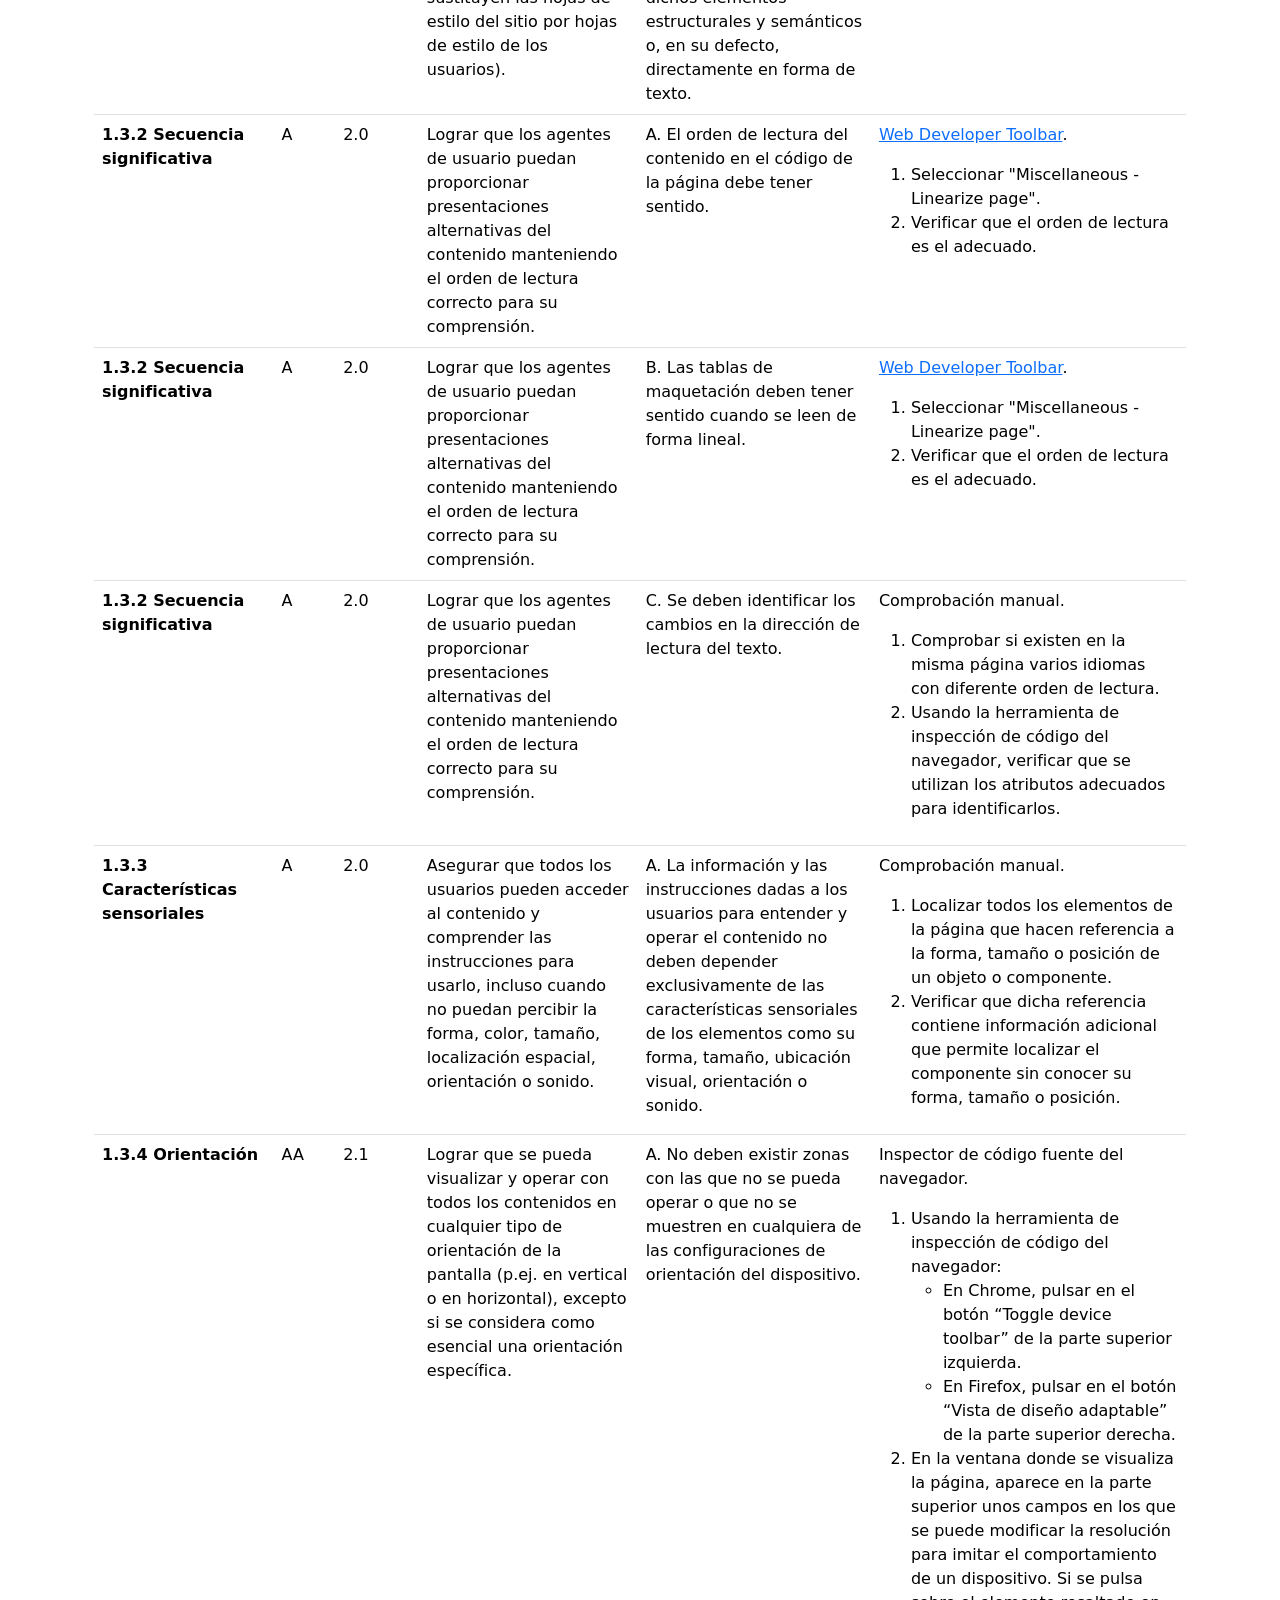
==== commit 3f205d0d: "jquery testing" ====
--- a/index.html
+++ b/index.html
@@ -7,6 +7,10 @@
 	<meta name="description" content="">
 	<meta name="author" content="Melanie Caballero">
 	<link href="https://cdn.jsdelivr.net/npm/bootstrap@5.0.2/dist/css/bootstrap.min.css" rel="stylesheet" integrity="sha384-EVSTQN3/azprG1Anm3QDgpJLIm9Nao0Yz1ztcQTwFspd3yD65VohhpuuCOmLASjC" crossorigin="anonymous">
+	<link rel="stylesheet" type="text/css" href="https://cdn.datatables.net/1.11.5/css/jquery.dataTables.css">
+	<script type="text/javascript" charset="utf8" src="https://code.jquery.com/jquery-3.5.1.js"></script>
+	<script type="text/javascript" charset="utf8" src="https://cdn.datatables.net/1.11.5/js/jquery.dataTables.js"></script>
+
 	<link rel="stylesheet" type="text/css" href="styles/styles.css">
 	<title>WCAG Testing</title>
 </head>
@@ -24,7 +28,7 @@
 					<legend class="col" style="text-align: right;">Language</legend>
 					<ul class="col">
 						<li><button id="en" type="button" aria-pressed="false" onclick="btnLang(this)" class="btn btn-secondary btn-sm language" disabled>English</button></li>
-						<li><button id="ca" type="button" aria-pressed="false" onclick="btnLang(this)" class="btn btn-secondary btn-sm language" disabled>Català</button></li>
+						<li><button id="ca" type="button" aria-pressed="false" onclick="btnLang(this)" class="btn btn-secondary btn-sm language">Català</button></li>
 						<li><button id="es" type="button" aria-pressed="false" onclick="btnLang(this)" class="btn btn-secondary btn-sm language">Español</button></li>
 					</ul>
 				</fieldset>
@@ -58,7 +62,7 @@
 
 	
 			<div style="overflow-x: auto;">
-				<table id="wcagTable" class="table" style="width:100%">
+				<table id="wcagTable" class="display table" style="width:100%">
 					<thead id="thead"></thead>
 					<tbody id="tbody"></tbody>
 				</table>
